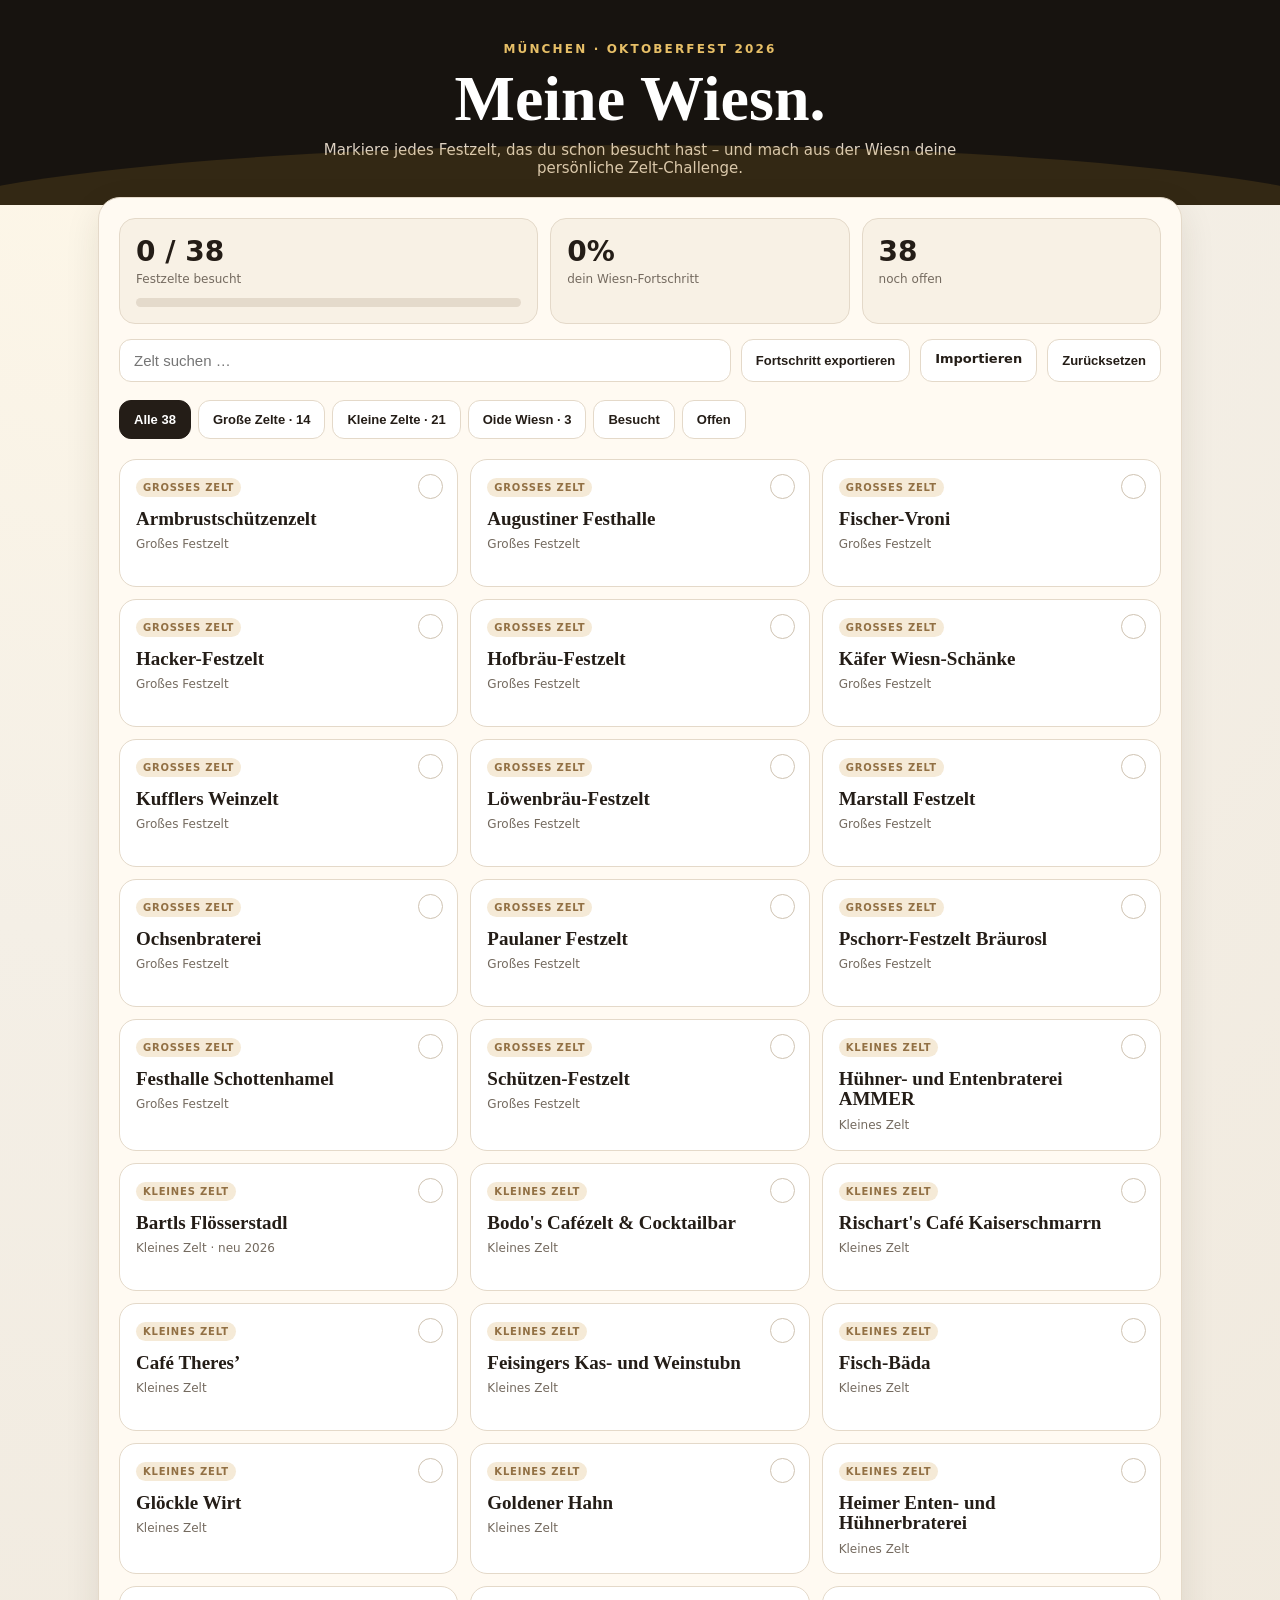
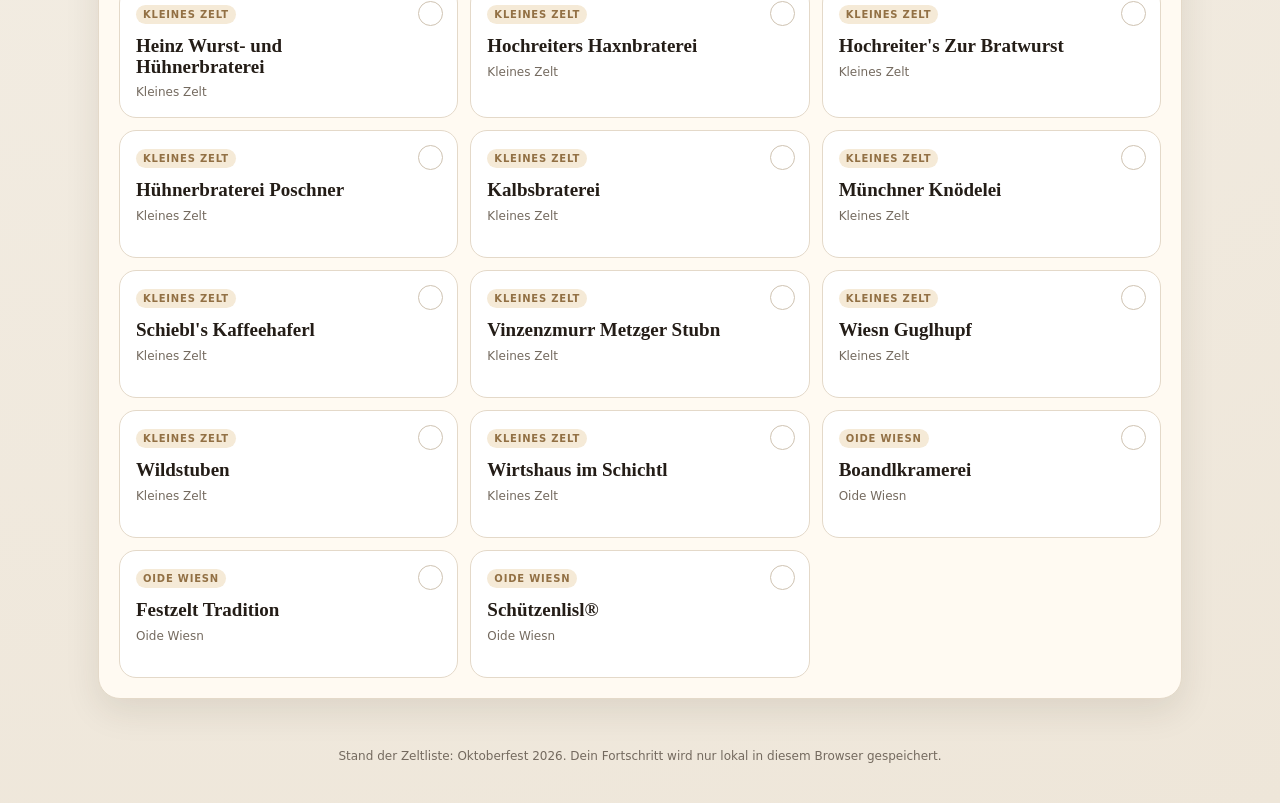
==== index.html @ 8b1dacfd "Create Oktoberfest tent tracker website" ====
<!doctype html>
<html lang="de">
<head>
<meta charset="utf-8">
<meta name="viewport" content="width=device-width, initial-scale=1">
<meta name="theme-color" content="#17130f">
<title>Wiesn Tracker – Meine besuchten Zelte</title>
<style>
:root{--bg:#f4efe6;--paper:#fffaf2;--ink:#241d17;--muted:#746a5f;--gold:#c9942e;--gold2:#e7bf67;--green:#315b3d;--line:#e4d9c9;--shadow:0 12px 35px rgba(50,35,20,.10)}
*{box-sizing:border-box}body{margin:0;background:radial-gradient(circle at 10% 0,#fff8e8 0,#f4efe6 35%,#eee6d9 100%);color:var(--ink);font-family:Inter,ui-sans-serif,system-ui,-apple-system,BlinkMacSystemFont,"Segoe UI",sans-serif}
header{padding:42px 20px 28px;background:#17130f;color:#fff;text-align:center;position:relative;overflow:hidden}
header:after{content:"";position:absolute;inset:auto -10% -70px;height:130px;background:var(--gold);border-radius:50% 50% 0 0/70% 70% 0 0;opacity:.16}
.eyebrow{text-transform:uppercase;letter-spacing:.18em;color:var(--gold2);font-size:12px;font-weight:800}
h1{font-family:Georgia,serif;font-size:clamp(34px,7vw,64px);line-height:.98;margin:12px 0 10px;font-weight:700}
header p{margin:0 auto;max-width:650px;color:#ddd1c2;font-size:15px}
.wrap{max-width:1120px;margin:-8px auto 50px;padding:0 18px;position:relative;z-index:2}
.dashboard{background:var(--paper);border:1px solid var(--line);border-radius:22px;box-shadow:var(--shadow);padding:20px}
.stats{display:grid;grid-template-columns:1.4fr 1fr 1fr;gap:12px;align-items:stretch}
.stat{background:#f8f1e5;border:1px solid var(--line);border-radius:16px;padding:16px}.stat strong{display:block;font-size:28px}.stat span{font-size:12px;color:var(--muted)}
.progress{height:9px;background:#e4dacb;border-radius:99px;overflow:hidden;margin-top:11px}.progress i{display:block;height:100%;width:0;background:linear-gradient(90deg,var(--gold),var(--gold2));border-radius:inherit;transition:width .3s}
.controls{display:flex;gap:10px;flex-wrap:wrap;margin-top:15px}
input[type=search]{flex:1;min-width:210px;border:1px solid var(--line);background:white;border-radius:12px;padding:12px 14px;font-size:15px;outline:none}
button,.file-label{border:1px solid var(--line);background:white;color:var(--ink);border-radius:12px;padding:11px 14px;font-weight:700;cursor:pointer;font-size:13px}
button:hover,.file-label:hover{border-color:#c6a66e;background:#fffaf1}.tabs{display:flex;gap:7px;margin:18px 0 0;overflow:auto;padding-bottom:2px}.tab.active{background:var(--ink);color:#fff;border-color:var(--ink)}
.grid{display:grid;grid-template-columns:repeat(3,1fr);gap:12px;margin-top:18px}
.card{position:relative;background:#fff;border:1px solid var(--line);border-radius:17px;padding:16px;min-height:128px;cursor:pointer;transition:.18s;user-select:none}
.card:hover{transform:translateY(-2px);box-shadow:0 7px 20px rgba(50,35,20,.08)}
.card.visited{background:#eef5ed;border-color:#a9c3ad}.check{position:absolute;right:14px;top:14px;width:25px;height:25px;border-radius:50%;border:1px solid #cfc3b2;display:grid;place-items:center;color:transparent;font-size:15px;font-weight:900}.visited .check{background:var(--green);border-color:var(--green);color:white}
.type{display:inline-block;font-size:10px;font-weight:800;text-transform:uppercase;letter-spacing:.08em;color:#927044;background:#f5ead7;border-radius:99px;padding:4px 7px;margin-bottom:12px}.visited .type{background:#dcebdc;color:#315b3d}
.card h2{font-family:Georgia,serif;font-size:19px;line-height:1.08;margin:0 32px 7px 0}.card p{font-size:12px;color:var(--muted);margin:0;line-height:1.4}
footer{max-width:1120px;margin:0 auto;padding:0 18px 40px;color:var(--muted);font-size:12px;text-align:center}
.empty{text-align:center;padding:45px 20px;color:var(--muted);grid-column:1/-1}
@media(max-width:800px){.grid{grid-template-columns:repeat(2,1fr)}.stats{grid-template-columns:1fr 1fr}.stat:first-child{grid-column:1/-1}}
@media(max-width:520px){header{padding-top:32px}.grid{grid-template-columns:1fr}.wrap{padding:0 12px}.dashboard{padding:14px}.stats{gap:8px}.stat{padding:13px}.stat strong{font-size:23px}}
</style>
</head>
<body>
<header>
  <div class="eyebrow">München · Oktoberfest 2026</div>
  <h1>Meine Wiesn.</h1>
  <p>Markiere jedes Festzelt, das du schon besucht hast – und mach aus der Wiesn deine persönliche Zelt-Challenge.</p>
</header>
<main class="wrap">
<section class="dashboard">
  <div class="stats">
    <div class="stat"><strong id="count">0 / 38</strong><span>Festzelte besucht</span><div class="progress"><i id="bar"></i></div></div>
    <div class="stat"><strong id="percent">0%</strong><span>dein Wiesn-Fortschritt</span></div>
    <div class="stat"><strong id="remaining">38</strong><span>noch offen</span></div>
  </div>
  <div class="controls">
    <input id="search" type="search" placeholder="Zelt suchen …" autocomplete="off">
    <button id="export">Fortschritt exportieren</button>
    <label class="file-label">Importieren <input id="import" type="file" accept="application/json" hidden></label>
    <button id="reset">Zurücksetzen</button>
  </div>
  <div class="tabs" role="tablist">
    <button class="tab active" data-filter="all">Alle 38</button>
    <button class="tab" data-filter="gross">Große Zelte · 14</button>
    <button class="tab" data-filter="klein">Kleine Zelte · 21</button>
    <button class="tab" data-filter="oide">Oide Wiesn · 3</button>
    <button class="tab" data-filter="visited">Besucht</button>
    <button class="tab" data-filter="open">Offen</button>
  </div>
  <div class="grid" id="grid"></div>
</section>
</main>
<footer>Stand der Zeltliste: Oktoberfest 2026. Dein Fortschritt wird nur lokal in diesem Browser gespeichert.</footer>
<script>
const tents = [
["Armbrustschützenzelt","gross","Großes Festzelt"],["Augustiner Festhalle","gross","Großes Festzelt"],["Fischer-Vroni","gross","Großes Festzelt"],["Hacker-Festzelt","gross","Großes Festzelt"],["Hofbräu-Festzelt","gross","Großes Festzelt"],["Käfer Wiesn-Schänke","gross","Großes Festzelt"],["Kufflers Weinzelt","gross","Großes Festzelt"],["Löwenbräu-Festzelt","gross","Großes Festzelt"],["Marstall Festzelt","gross","Großes Festzelt"],["Ochsenbraterei","gross","Großes Festzelt"],["Paulaner Festzelt","gross","Großes Festzelt"],["Pschorr-Festzelt Bräurosl","gross","Großes Festzelt"],["Festhalle Schottenhamel","gross","Großes Festzelt"],["Schützen-Festzelt","gross","Großes Festzelt"],
["Hühner- und Entenbraterei AMMER","klein","Kleines Zelt"],["Bartls Flösserstadl","klein","Kleines Zelt · neu 2026"],["Bodo's Cafézelt & Cocktailbar","klein","Kleines Zelt"],["Rischart's Café Kaiserschmarrn","klein","Kleines Zelt"],["Café Theres’","klein","Kleines Zelt"],["Feisingers Kas- und Weinstubn","klein","Kleines Zelt"],["Fisch-Bäda","klein","Kleines Zelt"],["Glöckle Wirt","klein","Kleines Zelt"],["Goldener Hahn","klein","Kleines Zelt"],["Heimer Enten- und Hühnerbraterei","klein","Kleines Zelt"],["Heinz Wurst- und Hühnerbraterei","klein","Kleines Zelt"],["Hochreiters Haxnbraterei","klein","Kleines Zelt"],["Hochreiter's Zur Bratwurst","klein","Kleines Zelt"],["Hühnerbraterei Poschner","klein","Kleines Zelt"],["Kalbsbraterei","klein","Kleines Zelt"],["Münchner Knödelei","klein","Kleines Zelt"],["Schiebl's Kaffeehaferl","klein","Kleines Zelt"],["Vinzenzmurr Metzger Stubn","klein","Kleines Zelt"],["Wiesn Guglhupf","klein","Kleines Zelt"],["Wildstuben","klein","Kleines Zelt"],["Wirtshaus im Schichtl","klein","Kleines Zelt"],
["Boandlkramerei","oide","Oide Wiesn"],["Festzelt Tradition","oide","Oide Wiesn"],["Schützenlisl®","oide","Oide Wiesn"]
];
const key="wiesn-tracker-2026";
let visited=new Set(JSON.parse(localStorage.getItem(key)||"[]"));
let filter="all";
const $=s=>document.querySelector(s);
function render(){
 const q=$("#search").value.trim().toLowerCase();
 const list=tents.filter(t=>{
   const matchesFilter=filter==="all"||filter===t[1]||(filter==="visited"&&visited.has(t[0]))||(filter==="open"&&!visited.has(t[0]));
   return matchesFilter && t[0].toLowerCase().includes(q);
 });
 $("#grid").innerHTML=list.length?list.map(t=>{
   const v=visited.has(t[0]);
   return '<article class="card '+(v?'visited':'')+'" data-name="'+esc(t[0])+'" tabindex="0" role="button" aria-pressed="'+v+'"><span class="type">'+label(t[1])+'</span><div class="check">✓</div><h2>'+esc(t[0])+'</h2><p>'+esc(t[2])+'</p></article>';
 }).join(""):'<div class="empty">Kein Zelt gefunden.</div>';
 document.querySelectorAll(".card").forEach(c=>{c.onclick=()=>toggle(c.dataset.name);c.onkeydown=e=>{if(e.key==="Enter"||e.key===" "){e.preventDefault();toggle(c.dataset.name)}}});
 updateStats();
}
function label(x){return x==="gross"?"Großes Zelt":x==="klein"?"Kleines Zelt":"Oide Wiesn"}
function esc(s){return s.replace(/[&<>"']/g,m=>({"&":"&amp;","<":"&lt;",">":"&gt;",'"':"&quot;","'":"&#39;"}[m]))}
function toggle(name){visited.has(name)?visited.delete(name):visited.add(name);save();render()}
function save(){localStorage.setItem(key,JSON.stringify([...visited]))}
function updateStats(){const n=visited.size,total=tents.length,p=Math.round(n/total*100);$("#count").textContent=n+" / "+total;$("#percent").textContent=p+"%";$("#remaining").textContent=total-n;$("#bar").style.width=p+"%";document.querySelectorAll(".tab").forEach(b=>b.classList.toggle("active",b.dataset.filter===filter));document.querySelector('.tab[data-filter="all"]').textContent="Alle "+total}
document.querySelectorAll(".tab").forEach(b=>b.onclick=()=>{filter=b.dataset.filter;render()});
$("#search").oninput=render;
$("#reset").onclick=()=>{if(confirm("Wirklich alle Markierungen löschen?")){visited.clear();save();render()}};
$("#export").onclick=()=>{const blob=new Blob([JSON.stringify({version:1,visited:[...visited]},null,2)],{type:"application/json"});const a=document.createElement("a");a.href=URL.createObjectURL(blob);a.download="wiesn-fortschritt.json";a.click();URL.revokeObjectURL(a.href)};
$("#import").onchange=e=>{const f=e.target.files[0];if(!f)return;const r=new FileReader();r.onload=()=>{try{const d=JSON.parse(r.result);if(!Array.isArray(d.visited))throw 0;visited=new Set(d.visited.filter(x=>tents.some(t=>t[0]===x)));save();render()}catch{alert("Die Datei konnte nicht importiert werden.")}};r.readAsText(f);e.target.value=""};
render();
</script>
</body>
</html>
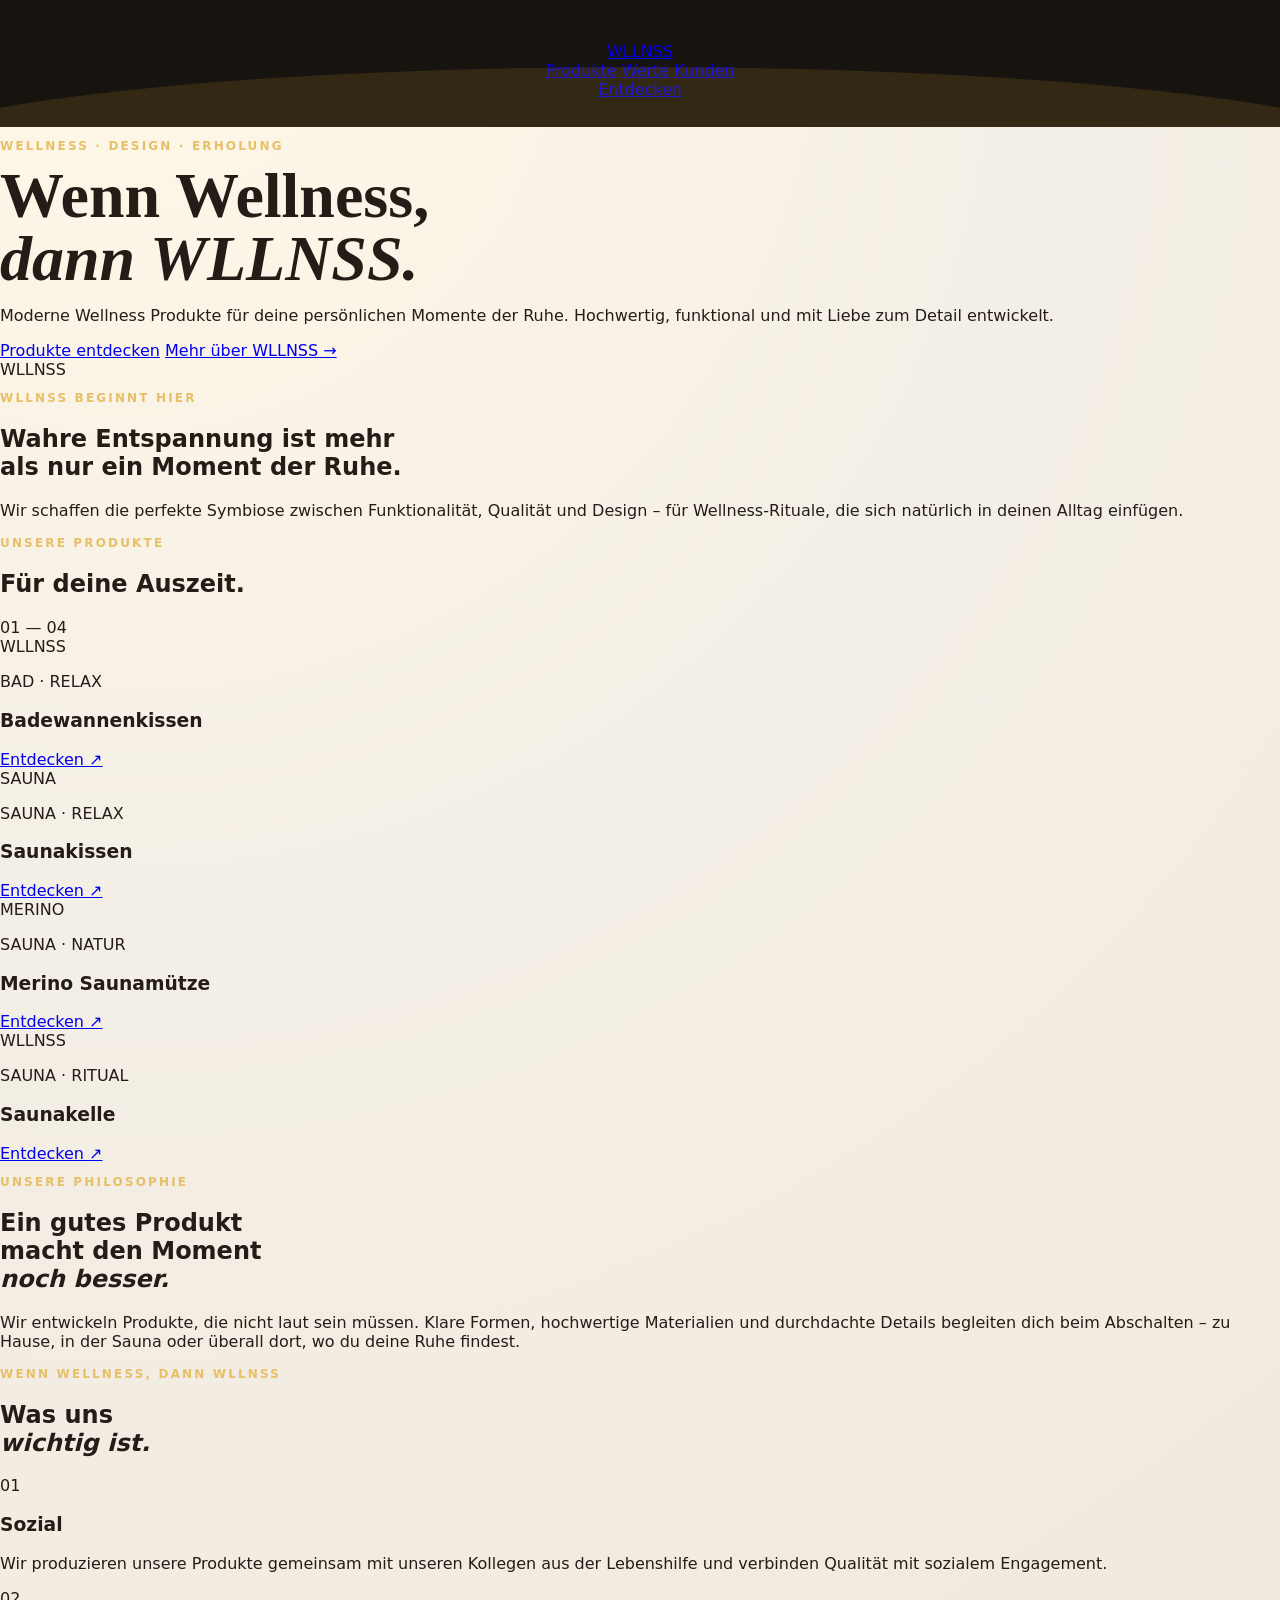
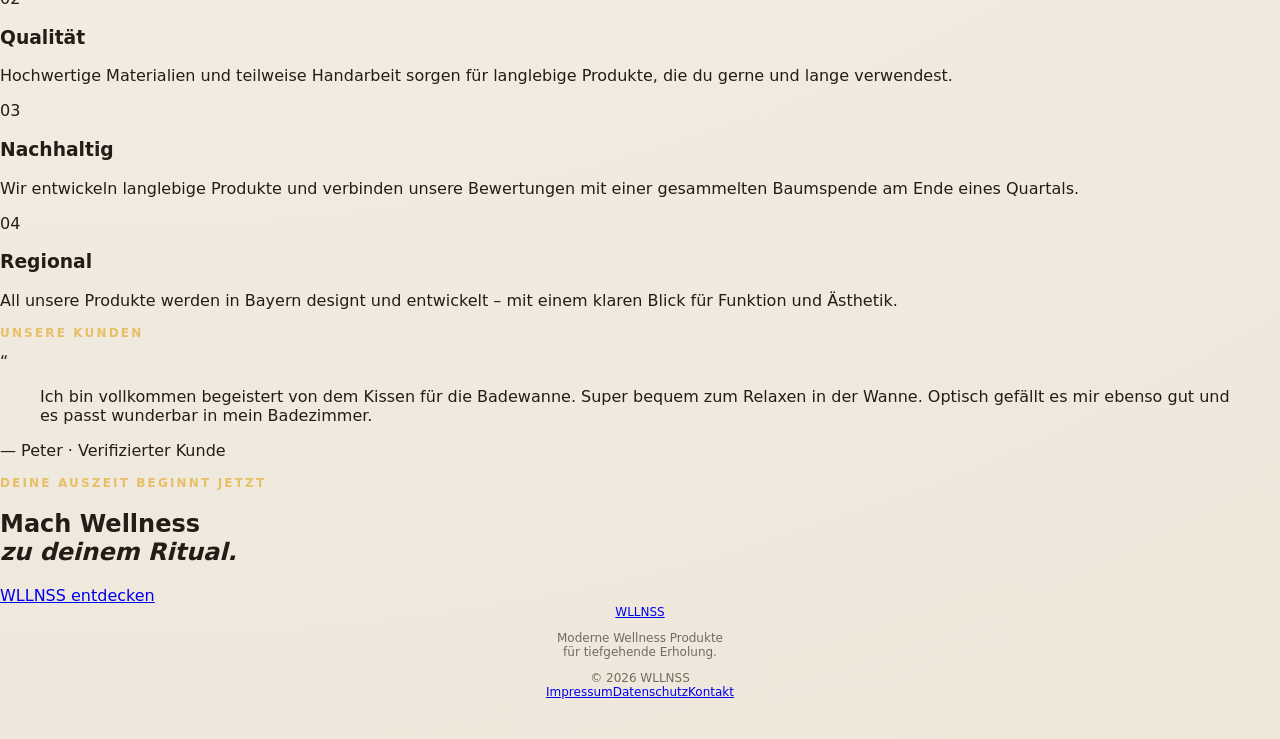
==== commit d155d8f4: "Replace Wiesn tracker with WLLNSS website" ====
--- a/index.html
+++ b/index.html
@@ -2,103 +2,108 @@
 <html lang="de">
 <head>
 <meta charset="utf-8">
-<meta name="viewport" content="width=device-width, initial-scale=1">
-<meta name="theme-color" content="#17130f">
-<title>Wiesn Tracker – Meine besuchten Zelte</title>
-<style>
-:root{--bg:#f4efe6;--paper:#fffaf2;--ink:#241d17;--muted:#746a5f;--gold:#c9942e;--gold2:#e7bf67;--green:#315b3d;--line:#e4d9c9;--shadow:0 12px 35px rgba(50,35,20,.10)}
-*{box-sizing:border-box}body{margin:0;background:radial-gradient(circle at 10% 0,#fff8e8 0,#f4efe6 35%,#eee6d9 100%);color:var(--ink);font-family:Inter,ui-sans-serif,system-ui,-apple-system,BlinkMacSystemFont,"Segoe UI",sans-serif}
-header{padding:42px 20px 28px;background:#17130f;color:#fff;text-align:center;position:relative;overflow:hidden}
-header:after{content:"";position:absolute;inset:auto -10% -70px;height:130px;background:var(--gold);border-radius:50% 50% 0 0/70% 70% 0 0;opacity:.16}
-.eyebrow{text-transform:uppercase;letter-spacing:.18em;color:var(--gold2);font-size:12px;font-weight:800}
-h1{font-family:Georgia,serif;font-size:clamp(34px,7vw,64px);line-height:.98;margin:12px 0 10px;font-weight:700}
-header p{margin:0 auto;max-width:650px;color:#ddd1c2;font-size:15px}
-.wrap{max-width:1120px;margin:-8px auto 50px;padding:0 18px;position:relative;z-index:2}
-.dashboard{background:var(--paper);border:1px solid var(--line);border-radius:22px;box-shadow:var(--shadow);padding:20px}
-.stats{display:grid;grid-template-columns:1.4fr 1fr 1fr;gap:12px;align-items:stretch}
-.stat{background:#f8f1e5;border:1px solid var(--line);border-radius:16px;padding:16px}.stat strong{display:block;font-size:28px}.stat span{font-size:12px;color:var(--muted)}
-.progress{height:9px;background:#e4dacb;border-radius:99px;overflow:hidden;margin-top:11px}.progress i{display:block;height:100%;width:0;background:linear-gradient(90deg,var(--gold),var(--gold2));border-radius:inherit;transition:width .3s}
-.controls{display:flex;gap:10px;flex-wrap:wrap;margin-top:15px}
-input[type=search]{flex:1;min-width:210px;border:1px solid var(--line);background:white;border-radius:12px;padding:12px 14px;font-size:15px;outline:none}
-button,.file-label{border:1px solid var(--line);background:white;color:var(--ink);border-radius:12px;padding:11px 14px;font-weight:700;cursor:pointer;font-size:13px}
-button:hover,.file-label:hover{border-color:#c6a66e;background:#fffaf1}.tabs{display:flex;gap:7px;margin:18px 0 0;overflow:auto;padding-bottom:2px}.tab.active{background:var(--ink);color:#fff;border-color:var(--ink)}
-.grid{display:grid;grid-template-columns:repeat(3,1fr);gap:12px;margin-top:18px}
-.card{position:relative;background:#fff;border:1px solid var(--line);border-radius:17px;padding:16px;min-height:128px;cursor:pointer;transition:.18s;user-select:none}
-.card:hover{transform:translateY(-2px);box-shadow:0 7px 20px rgba(50,35,20,.08)}
-.card.visited{background:#eef5ed;border-color:#a9c3ad}.check{position:absolute;right:14px;top:14px;width:25px;height:25px;border-radius:50%;border:1px solid #cfc3b2;display:grid;place-items:center;color:transparent;font-size:15px;font-weight:900}.visited .check{background:var(--green);border-color:var(--green);color:white}
-.type{display:inline-block;font-size:10px;font-weight:800;text-transform:uppercase;letter-spacing:.08em;color:#927044;background:#f5ead7;border-radius:99px;padding:4px 7px;margin-bottom:12px}.visited .type{background:#dcebdc;color:#315b3d}
-.card h2{font-family:Georgia,serif;font-size:19px;line-height:1.08;margin:0 32px 7px 0}.card p{font-size:12px;color:var(--muted);margin:0;line-height:1.4}
-footer{max-width:1120px;margin:0 auto;padding:0 18px 40px;color:var(--muted);font-size:12px;text-align:center}
-.empty{text-align:center;padding:45px 20px;color:var(--muted);grid-column:1/-1}
-@media(max-width:800px){.grid{grid-template-columns:repeat(2,1fr)}.stats{grid-template-columns:1fr 1fr}.stat:first-child{grid-column:1/-1}}
-@media(max-width:520px){header{padding-top:32px}.grid{grid-template-columns:1fr}.wrap{padding:0 12px}.dashboard{padding:14px}.stats{gap:8px}.stat{padding:13px}.stat strong{font-size:23px}}
-</style>
+<meta name="viewport" content="width=device-width,initial-scale=1">
+<meta name="description" content="WLLNSS – moderne Wellness Produkte für tiefgehende Erholung.">
+<meta name="theme-color" content="#111111">
+<title>WLLNSS – Moderne Wellness</title>
+<link rel="stylesheet" href="style.css">
+<script src="script.js" defer></script>
 </head>
 <body>
-<header>
-  <div class="eyebrow">München · Oktoberfest 2026</div>
-  <h1>Meine Wiesn.</h1>
-  <p>Markiere jedes Festzelt, das du schon besucht hast – und mach aus der Wiesn deine persönliche Zelt-Challenge.</p>
+<header class="site-header">
+  <a class="logo" href="#top" aria-label="WLLNSS Startseite">WLLNSS</a>
+  <nav>
+    <a href="#produkte">Produkte</a>
+    <a href="#werte">Werte</a>
+    <a href="#kunden">Kunden</a>
+  </nav>
+  <a class="header-cta" href="#produkte">Entdecken</a>
 </header>
-<main class="wrap">
-<section class="dashboard">
-  <div class="stats">
-    <div class="stat"><strong id="count">0 / 38</strong><span>Festzelte besucht</span><div class="progress"><i id="bar"></i></div></div>
-    <div class="stat"><strong id="percent">0%</strong><span>dein Wiesn-Fortschritt</span></div>
-    <div class="stat"><strong id="remaining">38</strong><span>noch offen</span></div>
+
+<main id="top">
+<section class="hero">
+  <div class="hero-copy">
+    <p class="eyebrow">WELLNESS · DESIGN · ERHOLUNG</p>
+    <h1>Wenn Wellness,<br><em>dann WLLNSS.</em></h1>
+    <p class="hero-text">Moderne Wellness Produkte für deine persönlichen Momente der Ruhe. Hochwertig, funktional und mit Liebe zum Detail entwickelt.</p>
+    <div class="hero-actions">
+      <a class="button button-dark" href="#produkte">Produkte entdecken</a>
+      <a class="text-link" href="#werte">Mehr über WLLNSS <span>→</span></a>
+    </div>
   </div>
-  <div class="controls">
-    <input id="search" type="search" placeholder="Zelt suchen …" autocomplete="off">
-    <button id="export">Fortschritt exportieren</button>
-    <label class="file-label">Importieren <input id="import" type="file" accept="application/json" hidden></label>
-    <button id="reset">Zurücksetzen</button>
+  <div class="hero-image">
+    <div class="image-card">
+      <div class="water"></div>
+      <div class="mountains"></div>
+      <div class="bath"><span>WLLNSS</span></div>
+    </div>
   </div>
-  <div class="tabs" role="tablist">
-    <button class="tab active" data-filter="all">Alle 38</button>
-    <button class="tab" data-filter="gross">Große Zelte · 14</button>
-    <button class="tab" data-filter="klein">Kleine Zelte · 21</button>
-    <button class="tab" data-filter="oide">Oide Wiesn · 3</button>
-    <button class="tab" data-filter="visited">Besucht</button>
-    <button class="tab" data-filter="open">Offen</button>
+</section>
+
+<section class="intro">
+  <p class="eyebrow">WLLNSS BEGINNT HIER</p>
+  <h2>Wahre Entspannung ist mehr<br class="desktop"> als nur ein Moment der Ruhe.</h2>
+  <p>Wir schaffen die perfekte Symbiose zwischen Funktionalität, Qualität und Design – für Wellness-Rituale, die sich natürlich in deinen Alltag einfügen.</p>
+</section>
+
+<section class="products" id="produkte">
+  <div class="section-heading">
+    <div><p class="eyebrow">UNSERE PRODUKTE</p><h2>Für deine Auszeit.</h2></div>
+    <span>01 — 04</span>
   </div>
-  <div class="grid" id="grid"></div>
+  <div class="product-grid">
+    <article class="product product-large">
+      <div class="product-visual bath-visual"><span>WLLNSS</span></div>
+      <div class="product-info"><p>BAD · RELAX</p><h3>Badewannenkissen</h3><a href="#kontakt">Entdecken <span>↗</span></a></div>
+    </article>
+    <article class="product">
+      <div class="product-visual sauna-visual"><span>SAUNA</span></div>
+      <div class="product-info"><p>SAUNA · RELAX</p><h3>Saunakissen</h3><a href="#kontakt">Entdecken <span>↗</span></a></div>
+    </article>
+    <article class="product">
+      <div class="product-visual merino-visual"><span>MERINO</span></div>
+      <div class="product-info"><p>SAUNA · NATUR</p><h3>Merino Saunamütze</h3><a href="#kontakt">Entdecken <span>↗</span></a></div>
+    </article>
+    <article class="product">
+      <div class="product-visual wood-visual"><span>WLLNSS</span></div>
+      <div class="product-info"><p>SAUNA · RITUAL</p><h3>Saunakelle</h3><a href="#kontakt">Entdecken <span>↗</span></a></div>
+    </article>
+  </div>
+</section>
+
+<section class="manifesto">
+  <div><p class="eyebrow">UNSERE PHILOSOPHIE</p><h2>Ein gutes Produkt<br>macht den Moment<br><em>noch besser.</em></h2></div>
+  <p>Wir entwickeln Produkte, die nicht laut sein müssen. Klare Formen, hochwertige Materialien und durchdachte Details begleiten dich beim Abschalten – zu Hause, in der Sauna oder überall dort, wo du deine Ruhe findest.</p>
+</section>
+
+<section class="values" id="werte">
+  <div class="value-intro"><p class="eyebrow">WENN WELLNESS, DANN WLLNSS</p><h2>Was uns<br><em>wichtig ist.</em></h2></div>
+  <div class="value-list">
+    <article><span>01</span><div><h3>Sozial</h3><p>Wir produzieren unsere Produkte gemeinsam mit unseren Kollegen aus der Lebenshilfe und verbinden Qualität mit sozialem Engagement.</p></div></article>
+    <article><span>02</span><div><h3>Qualität</h3><p>Hochwertige Materialien und teilweise Handarbeit sorgen für langlebige Produkte, die du gerne und lange verwendest.</p></div></article>
+    <article><span>03</span><div><h3>Nachhaltig</h3><p>Wir entwickeln langlebige Produkte und verbinden unsere Bewertungen mit einer gesammelten Baumspende am Ende eines Quartals.</p></div></article>
+    <article><span>04</span><div><h3>Regional</h3><p>All unsere Produkte werden in Bayern designt und entwickelt – mit einem klaren Blick für Funktion und Ästhetik.</p></div></article>
+  </div>
+</section>
+
+<section class="quote-section" id="kunden">
+  <p class="eyebrow">UNSERE KUNDEN</p>
+  <div class="quote-mark">“</div>
+  <blockquote>Ich bin vollkommen begeistert von dem Kissen für die Badewanne. Super bequem zum Relaxen in der Wanne. Optisch gefällt es mir ebenso gut und es passt wunderbar in mein Badezimmer.</blockquote>
+  <p class="quote-author">— Peter · Verifizierter Kunde</p>
+  <div class="dots"><i class="active"></i><i></i><i></i><i></i></div>
+</section>
+
+<section class="cta" id="kontakt">
+  <p class="eyebrow">DEINE AUSZEIT BEGINNT JETZT</p>
+  <h2>Mach Wellness<br><em>zu deinem Ritual.</em></h2>
+  <a class="button button-light" href="#produkte">WLLNSS entdecken</a>
 </section>
 </main>
-<footer>Stand der Zeltliste: Oktoberfest 2026. Dein Fortschritt wird nur lokal in diesem Browser gespeichert.</footer>
-<script>
-const tents = [
-["Armbrustschützenzelt","gross","Großes Festzelt"],["Augustiner Festhalle","gross","Großes Festzelt"],["Fischer-Vroni","gross","Großes Festzelt"],["Hacker-Festzelt","gross","Großes Festzelt"],["Hofbräu-Festzelt","gross","Großes Festzelt"],["Käfer Wiesn-Schänke","gross","Großes Festzelt"],["Kufflers Weinzelt","gross","Großes Festzelt"],["Löwenbräu-Festzelt","gross","Großes Festzelt"],["Marstall Festzelt","gross","Großes Festzelt"],["Ochsenbraterei","gross","Großes Festzelt"],["Paulaner Festzelt","gross","Großes Festzelt"],["Pschorr-Festzelt Bräurosl","gross","Großes Festzelt"],["Festhalle Schottenhamel","gross","Großes Festzelt"],["Schützen-Festzelt","gross","Großes Festzelt"],
-["Hühner- und Entenbraterei AMMER","klein","Kleines Zelt"],["Bartls Flösserstadl","klein","Kleines Zelt · neu 2026"],["Bodo's Cafézelt & Cocktailbar","klein","Kleines Zelt"],["Rischart's Café Kaiserschmarrn","klein","Kleines Zelt"],["Café Theres’","klein","Kleines Zelt"],["Feisingers Kas- und Weinstubn","klein","Kleines Zelt"],["Fisch-Bäda","klein","Kleines Zelt"],["Glöckle Wirt","klein","Kleines Zelt"],["Goldener Hahn","klein","Kleines Zelt"],["Heimer Enten- und Hühnerbraterei","klein","Kleines Zelt"],["Heinz Wurst- und Hühnerbraterei","klein","Kleines Zelt"],["Hochreiters Haxnbraterei","klein","Kleines Zelt"],["Hochreiter's Zur Bratwurst","klein","Kleines Zelt"],["Hühnerbraterei Poschner","klein","Kleines Zelt"],["Kalbsbraterei","klein","Kleines Zelt"],["Münchner Knödelei","klein","Kleines Zelt"],["Schiebl's Kaffeehaferl","klein","Kleines Zelt"],["Vinzenzmurr Metzger Stubn","klein","Kleines Zelt"],["Wiesn Guglhupf","klein","Kleines Zelt"],["Wildstuben","klein","Kleines Zelt"],["Wirtshaus im Schichtl","klein","Kleines Zelt"],
-["Boandlkramerei","oide","Oide Wiesn"],["Festzelt Tradition","oide","Oide Wiesn"],["Schützenlisl®","oide","Oide Wiesn"]
-];
-const key="wiesn-tracker-2026";
-let visited=new Set(JSON.parse(localStorage.getItem(key)||"[]"));
-let filter="all";
-const $=s=>document.querySelector(s);
-function render(){
- const q=$("#search").value.trim().toLowerCase();
- const list=tents.filter(t=>{
-   const matchesFilter=filter==="all"||filter===t[1]||(filter==="visited"&&visited.has(t[0]))||(filter==="open"&&!visited.has(t[0]));
-   return matchesFilter && t[0].toLowerCase().includes(q);
- });
- $("#grid").innerHTML=list.length?list.map(t=>{
-   const v=visited.has(t[0]);
-   return '<article class="card '+(v?'visited':'')+'" data-name="'+esc(t[0])+'" tabindex="0" role="button" aria-pressed="'+v+'"><span class="type">'+label(t[1])+'</span><div class="check">✓</div><h2>'+esc(t[0])+'</h2><p>'+esc(t[2])+'</p></article>';
- }).join(""):'<div class="empty">Kein Zelt gefunden.</div>';
- document.querySelectorAll(".card").forEach(c=>{c.onclick=()=>toggle(c.dataset.name);c.onkeydown=e=>{if(e.key==="Enter"||e.key===" "){e.preventDefault();toggle(c.dataset.name)}}});
- updateStats();
-}
-function label(x){return x==="gross"?"Großes Zelt":x==="klein"?"Kleines Zelt":"Oide Wiesn"}
-function esc(s){return s.replace(/[&<>"']/g,m=>({"&":"&amp;","<":"&lt;",">":"&gt;",'"':"&quot;","'":"&#39;"}[m]))}
-function toggle(name){visited.has(name)?visited.delete(name):visited.add(name);save();render()}
-function save(){localStorage.setItem(key,JSON.stringify([...visited]))}
-function updateStats(){const n=visited.size,total=tents.length,p=Math.round(n/total*100);$("#count").textContent=n+" / "+total;$("#percent").textContent=p+"%";$("#remaining").textContent=total-n;$("#bar").style.width=p+"%";document.querySelectorAll(".tab").forEach(b=>b.classList.toggle("active",b.dataset.filter===filter));document.querySelector('.tab[data-filter="all"]').textContent="Alle "+total}
-document.querySelectorAll(".tab").forEach(b=>b.onclick=()=>{filter=b.dataset.filter;render()});
-$("#search").oninput=render;
-$("#reset").onclick=()=>{if(confirm("Wirklich alle Markierungen löschen?")){visited.clear();save();render()}};
-$("#export").onclick=()=>{const blob=new Blob([JSON.stringify({version:1,visited:[...visited]},null,2)],{type:"application/json"});const a=document.createElement("a");a.href=URL.createObjectURL(blob);a.download="wiesn-fortschritt.json";a.click();URL.revokeObjectURL(a.href)};
-$("#import").onchange=e=>{const f=e.target.files[0];if(!f)return;const r=new FileReader();r.onload=()=>{try{const d=JSON.parse(r.result);if(!Array.isArray(d.visited))throw 0;visited=new Set(d.visited.filter(x=>tents.some(t=>t[0]===x)));save();render()}catch{alert("Die Datei konnte nicht importiert werden.")}};r.readAsText(f);e.target.value=""};
-render();
-</script>
+
+<footer>
+  <div class="footer-top"><a class="logo" href="#top">WLLNSS</a><p>Moderne Wellness Produkte<br>für tiefgehende Erholung.</p></div>
+  <div class="footer-bottom"><span>© 2026 WLLNSS</span><div><a href="#top">Impressum</a><a href="#top">Datenschutz</a><a href="#top">Kontakt</a></div></div>
+</footer>
 </body>
 </html>
--- a/style.css
+++ b/style.css
@@ -0,0 +1,26 @@
+:root{--bg:#f4efe6;--paper:#fffaf2;--ink:#241d17;--muted:#746a5f;--gold:#c9942e;--gold2:#e7bf67;--green:#315b3d;--line:#e4d9c9;--shadow:0 12px 35px rgba(50,35,20,.10)}
+*{box-sizing:border-box}body{margin:0;background:radial-gradient(circle at 10% 0,#fff8e8 0,#f4efe6 35%,#eee6d9 100%);color:var(--ink);font-family:Inter,ui-sans-serif,system-ui,-apple-system,BlinkMacSystemFont,"Segoe UI",sans-serif}
+header{padding:42px 20px 28px;background:#17130f;color:#fff;text-align:center;position:relative;overflow:hidden}
+header:after{content:"";position:absolute;inset:auto -10% -70px;height:130px;background:var(--gold);border-radius:50% 50% 0 0/70% 70% 0 0;opacity:.16}
+.eyebrow{text-transform:uppercase;letter-spacing:.18em;color:var(--gold2);font-size:12px;font-weight:800}
+h1{font-family:Georgia,serif;font-size:clamp(34px,7vw,64px);line-height:.98;margin:12px 0 10px;font-weight:700}
+header p{margin:0 auto;max-width:650px;color:#ddd1c2;font-size:15px}
+.wrap{max-width:1120px;margin:-8px auto 50px;padding:0 18px;position:relative;z-index:2}
+.dashboard{background:var(--paper);border:1px solid var(--line);border-radius:22px;box-shadow:var(--shadow);padding:20px}
+.stats{display:grid;grid-template-columns:1.4fr 1fr 1fr;gap:12px;align-items:stretch}
+.stat{background:#f8f1e5;border:1px solid var(--line);border-radius:16px;padding:16px}.stat strong{display:block;font-size:28px}.stat span{font-size:12px;color:var(--muted)}
+.progress{height:9px;background:#e4dacb;border-radius:99px;overflow:hidden;margin-top:11px}.progress i{display:block;height:100%;width:0;background:linear-gradient(90deg,var(--gold),var(--gold2));border-radius:inherit;transition:width .3s}
+.controls{display:flex;gap:10px;flex-wrap:wrap;margin-top:15px}
+input[type=search]{flex:1;min-width:210px;border:1px solid var(--line);background:white;border-radius:12px;padding:12px 14px;font-size:15px;outline:none}
+button,.file-label{border:1px solid var(--line);background:white;color:var(--ink);border-radius:12px;padding:11px 14px;font-weight:700;cursor:pointer;font-size:13px}
+button:hover,.file-label:hover{border-color:#c6a66e;background:#fffaf1}.tabs{display:flex;gap:7px;margin:18px 0 0;overflow:auto;padding-bottom:2px}.tab.active{background:var(--ink);color:#fff;border-color:var(--ink)}
+.grid{display:grid;grid-template-columns:repeat(3,1fr);gap:12px;margin-top:18px}
+.card{position:relative;background:#fff;border:1px solid var(--line);border-radius:17px;padding:16px;min-height:128px;cursor:pointer;transition:.18s;user-select:none}
+.card:hover{transform:translateY(-2px);box-shadow:0 7px 20px rgba(50,35,20,.08)}
+.card.visited{background:#eef5ed;border-color:#a9c3ad}.check{position:absolute;right:14px;top:14px;width:25px;height:25px;border-radius:50%;border:1px solid #cfc3b2;display:grid;place-items:center;color:transparent;font-size:15px;font-weight:900}.visited .check{background:var(--green);border-color:var(--green);color:white}
+.type{display:inline-block;font-size:10px;font-weight:800;text-transform:uppercase;letter-spacing:.08em;color:#927044;background:#f5ead7;border-radius:99px;padding:4px 7px;margin-bottom:12px}.visited .type{background:#dcebdc;color:#315b3d}
+.card h2{font-family:Georgia,serif;font-size:19px;line-height:1.08;margin:0 32px 7px 0}.card p{font-size:12px;color:var(--muted);margin:0;line-height:1.4}
+footer{max-width:1120px;margin:0 auto;padding:0 18px 40px;color:var(--muted);font-size:12px;text-align:center}
+.empty{text-align:center;padding:45px 20px;color:var(--muted);grid-column:1/-1}
+@media(max-width:800px){.grid{grid-template-columns:repeat(2,1fr)}.stats{grid-template-columns:1fr 1fr}.stat:first-child{grid-column:1/-1}}
+@media(max-width:520px){header{padding-top:32px}.grid{grid-template-columns:1fr}.wrap{padding:0 12px}.dashboard{padding:14px}.stats{gap:8px}.stat{padding:13px}.stat strong{font-size:23px}}
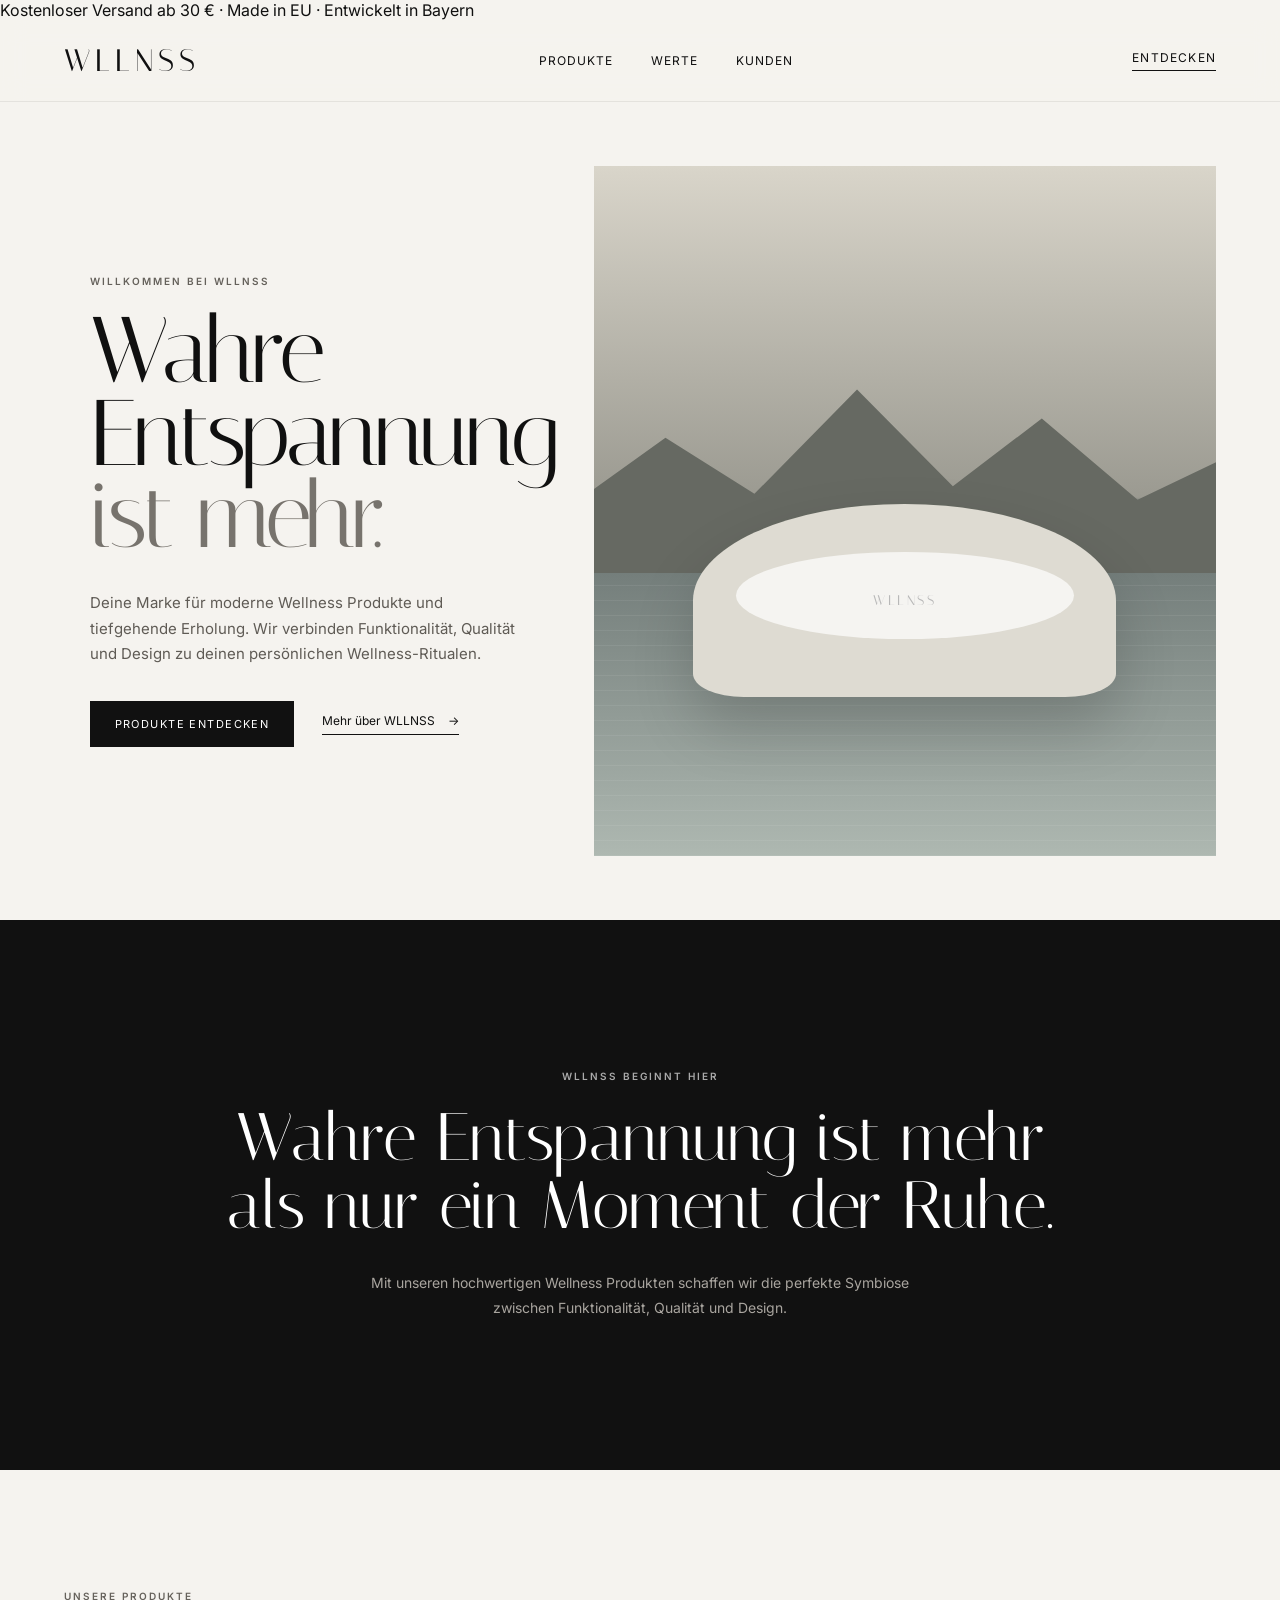
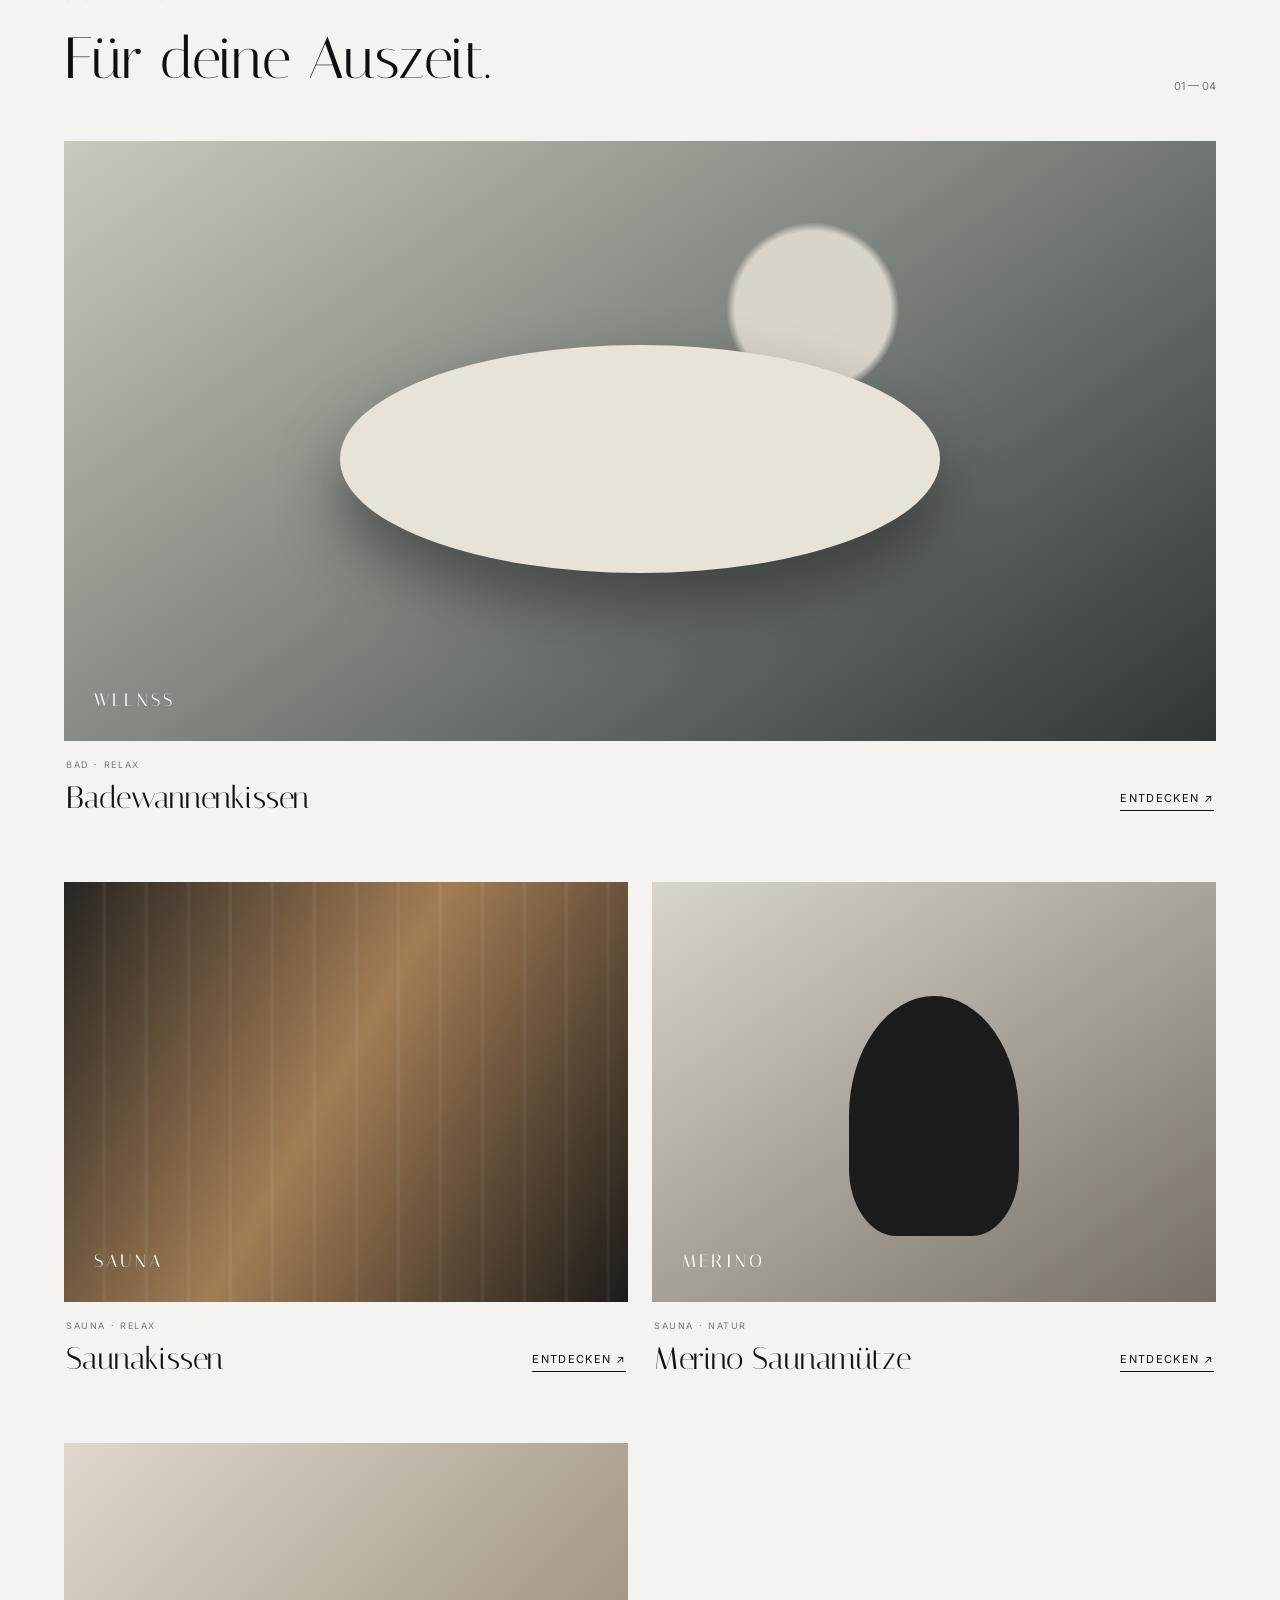
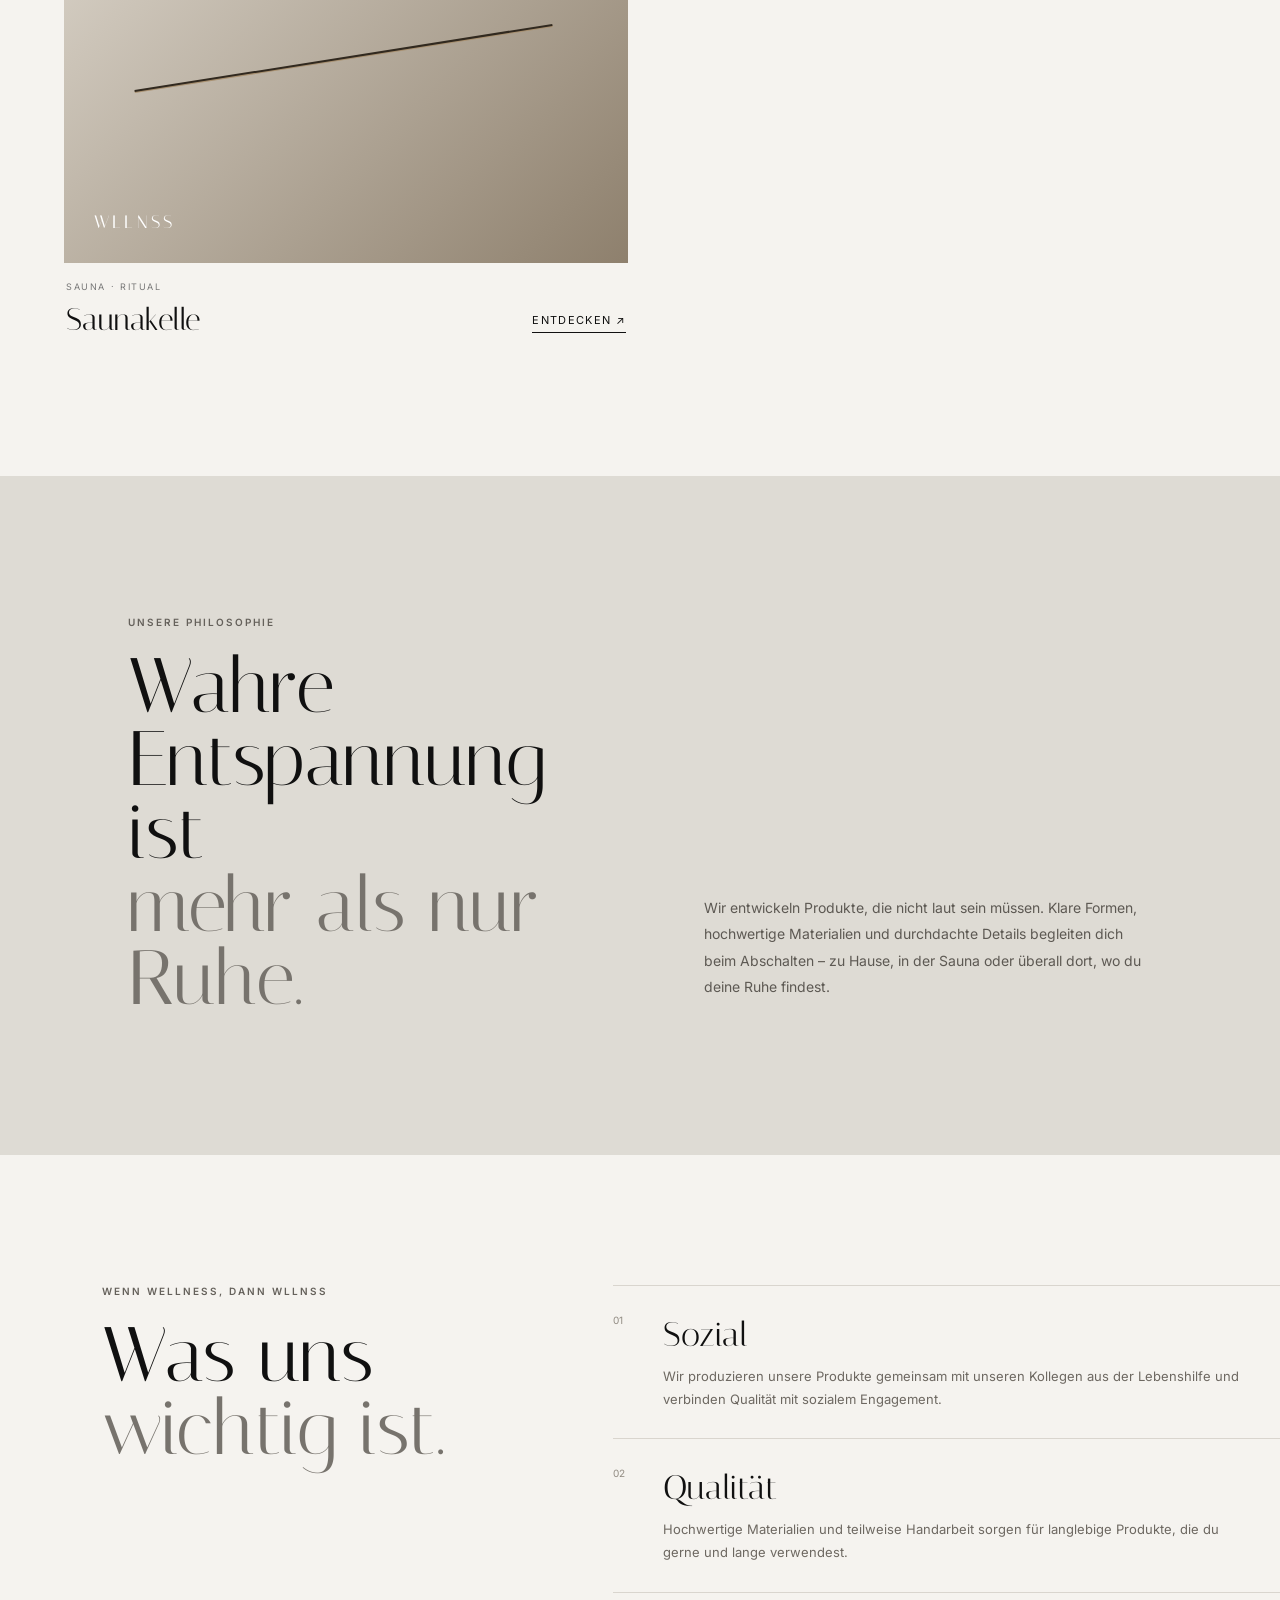
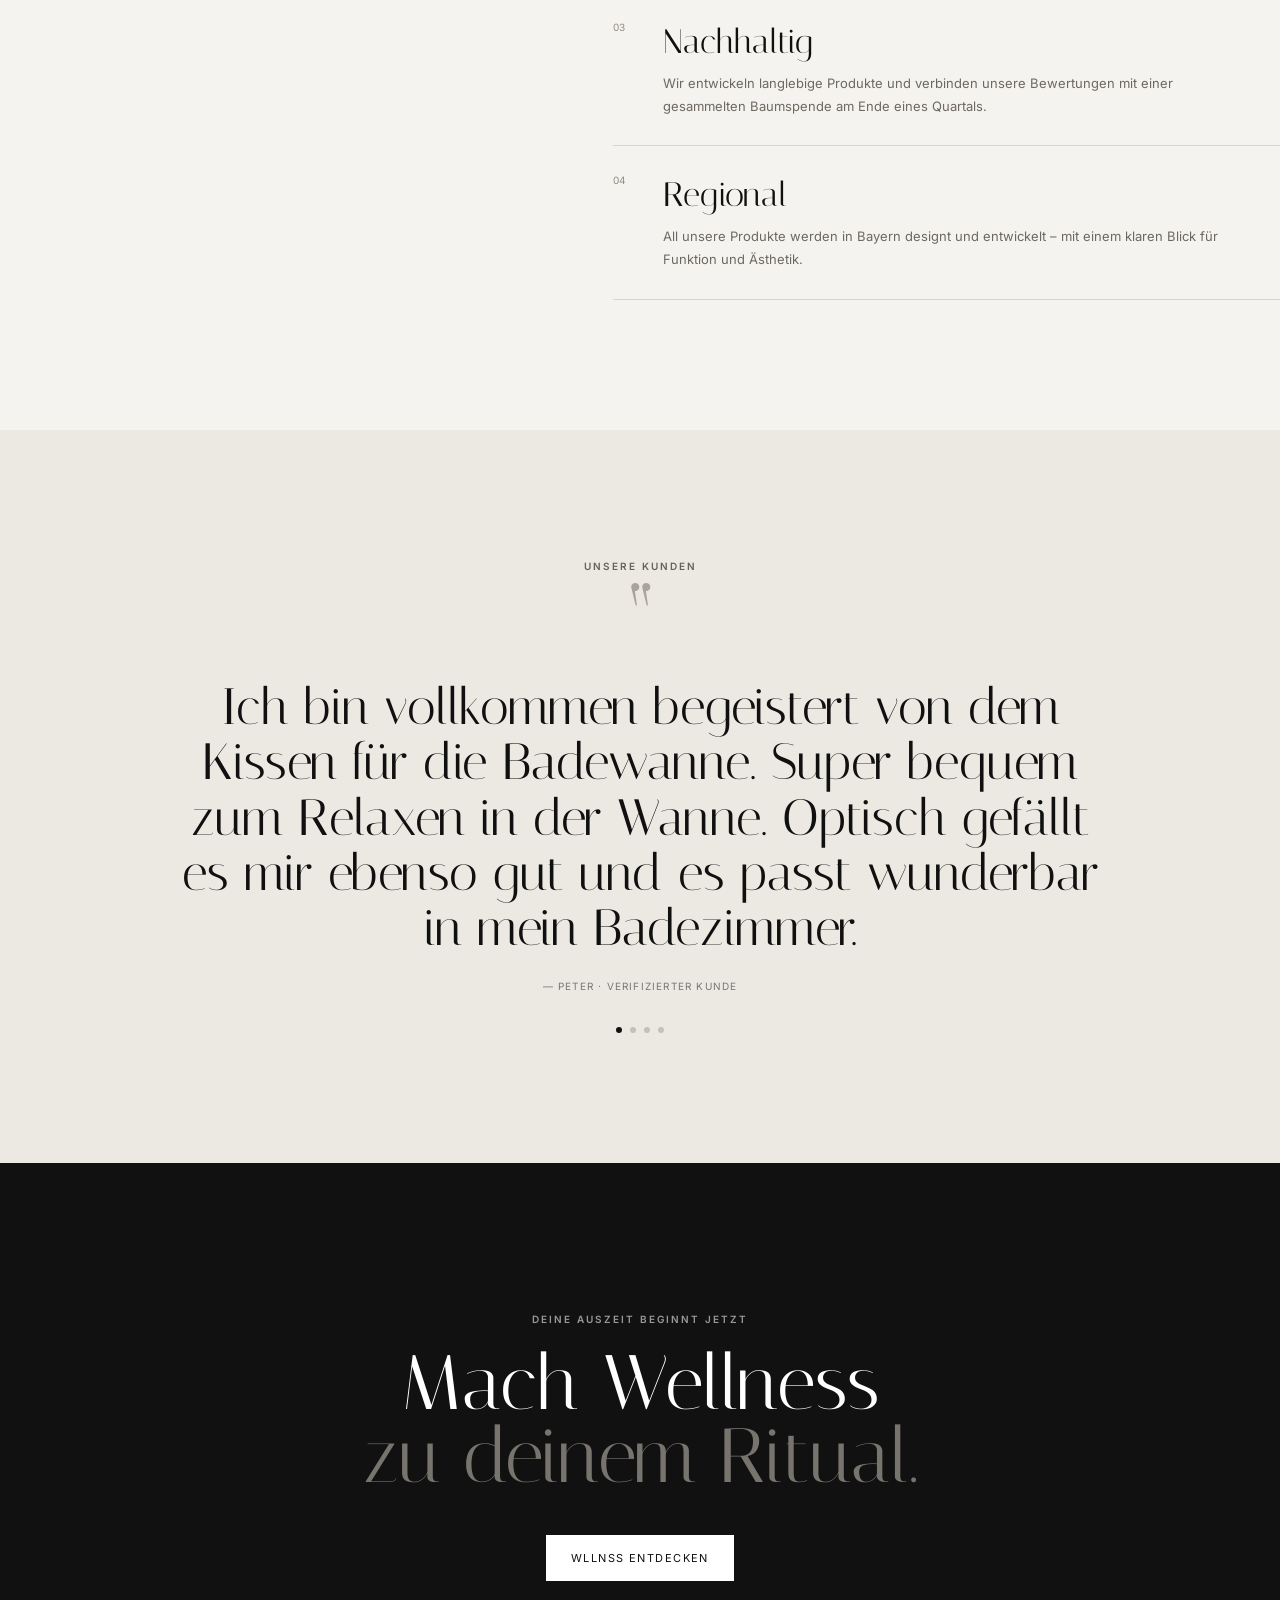
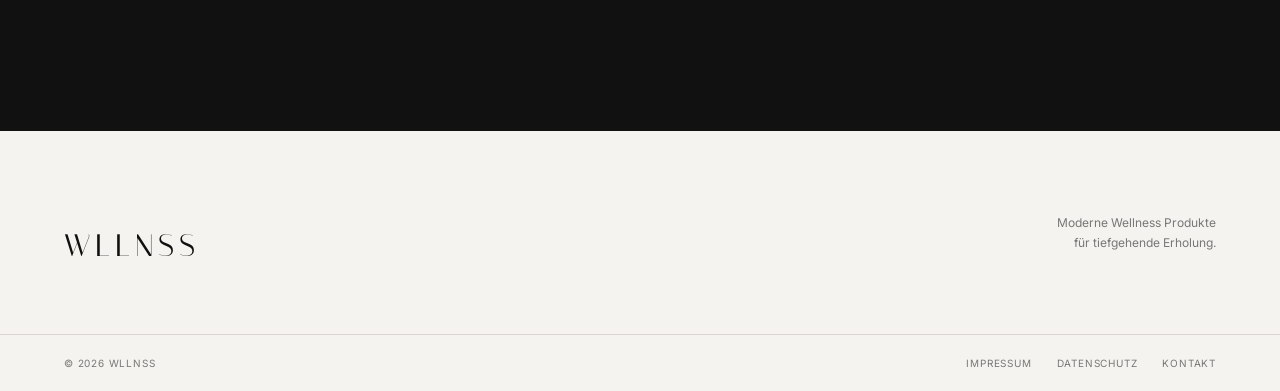
==== commit 2715356d: "Refine WLLNSS website" ====
--- a/index.html
+++ b/index.html
@@ -10,7 +10,7 @@
 <script src="script.js" defer></script>
 </head>
 <body>
-<header class="site-header">
+<div class="announcement">Kostenloser Versand ab 30 € · Made in EU · Entwickelt in Bayern</div><header class="site-header">
   <a class="logo" href="#top" aria-label="WLLNSS Startseite">WLLNSS</a>
   <nav>
     <a href="#produkte">Produkte</a>
@@ -23,9 +23,9 @@
 <main id="top">
 <section class="hero">
   <div class="hero-copy">
-    <p class="eyebrow">WELLNESS · DESIGN · ERHOLUNG</p>
-    <h1>Wenn Wellness,<br><em>dann WLLNSS.</em></h1>
-    <p class="hero-text">Moderne Wellness Produkte für deine persönlichen Momente der Ruhe. Hochwertig, funktional und mit Liebe zum Detail entwickelt.</p>
+    <p class="eyebrow">WILLKOMMEN BEI WLLNSS</p>
+    <h1>Wahre Entspannung<br><em>ist mehr.</em></h1>
+    <p class="hero-text">Deine Marke für moderne Wellness Produkte und tiefgehende Erholung. Wir verbinden Funktionalität, Qualität und Design zu deinen persönlichen Wellness-Ritualen.</p>
     <div class="hero-actions">
       <a class="button button-dark" href="#produkte">Produkte entdecken</a>
       <a class="text-link" href="#werte">Mehr über WLLNSS <span>→</span></a>
@@ -43,7 +43,7 @@
 <section class="intro">
   <p class="eyebrow">WLLNSS BEGINNT HIER</p>
   <h2>Wahre Entspannung ist mehr<br class="desktop"> als nur ein Moment der Ruhe.</h2>
-  <p>Wir schaffen die perfekte Symbiose zwischen Funktionalität, Qualität und Design – für Wellness-Rituale, die sich natürlich in deinen Alltag einfügen.</p>
+  <p>Mit unseren hochwertigen Wellness Produkten schaffen wir die perfekte Symbiose zwischen Funktionalität, Qualität und Design.</p>
 </section>
 
 <section class="products" id="produkte">
@@ -72,7 +72,7 @@
 </section>
 
 <section class="manifesto">
-  <div><p class="eyebrow">UNSERE PHILOSOPHIE</p><h2>Ein gutes Produkt<br>macht den Moment<br><em>noch besser.</em></h2></div>
+  <div><p class="eyebrow">UNSERE PHILOSOPHIE</p><h2>Wahre Entspannung ist<br><em>mehr als nur Ruhe.</em></h2></div>
   <p>Wir entwickeln Produkte, die nicht laut sein müssen. Klare Formen, hochwertige Materialien und durchdachte Details begleiten dich beim Abschalten – zu Hause, in der Sauna oder überall dort, wo du deine Ruhe findest.</p>
 </section>
 
--- a/style.css
+++ b/style.css
@@ -1,26 +1,12 @@
-:root{--bg:#f4efe6;--paper:#fffaf2;--ink:#241d17;--muted:#746a5f;--gold:#c9942e;--gold2:#e7bf67;--green:#315b3d;--line:#e4d9c9;--shadow:0 12px 35px rgba(50,35,20,.10)}
-*{box-sizing:border-box}body{margin:0;background:radial-gradient(circle at 10% 0,#fff8e8 0,#f4efe6 35%,#eee6d9 100%);color:var(--ink);font-family:Inter,ui-sans-serif,system-ui,-apple-system,BlinkMacSystemFont,"Segoe UI",sans-serif}
-header{padding:42px 20px 28px;background:#17130f;color:#fff;text-align:center;position:relative;overflow:hidden}
-header:after{content:"";position:absolute;inset:auto -10% -70px;height:130px;background:var(--gold);border-radius:50% 50% 0 0/70% 70% 0 0;opacity:.16}
-.eyebrow{text-transform:uppercase;letter-spacing:.18em;color:var(--gold2);font-size:12px;font-weight:800}
-h1{font-family:Georgia,serif;font-size:clamp(34px,7vw,64px);line-height:.98;margin:12px 0 10px;font-weight:700}
-header p{margin:0 auto;max-width:650px;color:#ddd1c2;font-size:15px}
-.wrap{max-width:1120px;margin:-8px auto 50px;padding:0 18px;position:relative;z-index:2}
-.dashboard{background:var(--paper);border:1px solid var(--line);border-radius:22px;box-shadow:var(--shadow);padding:20px}
-.stats{display:grid;grid-template-columns:1.4fr 1fr 1fr;gap:12px;align-items:stretch}
-.stat{background:#f8f1e5;border:1px solid var(--line);border-radius:16px;padding:16px}.stat strong{display:block;font-size:28px}.stat span{font-size:12px;color:var(--muted)}
-.progress{height:9px;background:#e4dacb;border-radius:99px;overflow:hidden;margin-top:11px}.progress i{display:block;height:100%;width:0;background:linear-gradient(90deg,var(--gold),var(--gold2));border-radius:inherit;transition:width .3s}
-.controls{display:flex;gap:10px;flex-wrap:wrap;margin-top:15px}
-input[type=search]{flex:1;min-width:210px;border:1px solid var(--line);background:white;border-radius:12px;padding:12px 14px;font-size:15px;outline:none}
-button,.file-label{border:1px solid var(--line);background:white;color:var(--ink);border-radius:12px;padding:11px 14px;font-weight:700;cursor:pointer;font-size:13px}
-button:hover,.file-label:hover{border-color:#c6a66e;background:#fffaf1}.tabs{display:flex;gap:7px;margin:18px 0 0;overflow:auto;padding-bottom:2px}.tab.active{background:var(--ink);color:#fff;border-color:var(--ink)}
-.grid{display:grid;grid-template-columns:repeat(3,1fr);gap:12px;margin-top:18px}
-.card{position:relative;background:#fff;border:1px solid var(--line);border-radius:17px;padding:16px;min-height:128px;cursor:pointer;transition:.18s;user-select:none}
-.card:hover{transform:translateY(-2px);box-shadow:0 7px 20px rgba(50,35,20,.08)}
-.card.visited{background:#eef5ed;border-color:#a9c3ad}.check{position:absolute;right:14px;top:14px;width:25px;height:25px;border-radius:50%;border:1px solid #cfc3b2;display:grid;place-items:center;color:transparent;font-size:15px;font-weight:900}.visited .check{background:var(--green);border-color:var(--green);color:white}
-.type{display:inline-block;font-size:10px;font-weight:800;text-transform:uppercase;letter-spacing:.08em;color:#927044;background:#f5ead7;border-radius:99px;padding:4px 7px;margin-bottom:12px}.visited .type{background:#dcebdc;color:#315b3d}
-.card h2{font-family:Georgia,serif;font-size:19px;line-height:1.08;margin:0 32px 7px 0}.card p{font-size:12px;color:var(--muted);margin:0;line-height:1.4}
-footer{max-width:1120px;margin:0 auto;padding:0 18px 40px;color:var(--muted);font-size:12px;text-align:center}
-.empty{text-align:center;padding:45px 20px;color:var(--muted);grid-column:1/-1}
-@media(max-width:800px){.grid{grid-template-columns:repeat(2,1fr)}.stats{grid-template-columns:1fr 1fr}.stat:first-child{grid-column:1/-1}}
-@media(max-width:520px){header{padding-top:32px}.grid{grid-template-columns:1fr}.wrap{padding:0 12px}.dashboard{padding:14px}.stats{gap:8px}.stat{padding:13px}.stat strong{font-size:23px}}
+@import url('https://fonts.googleapis.com/css2?family=Italiana&family=Inter:wght@300;400;500;600&display=swap');
+:root{--black:#101010;--off:#f5f3ef;--white:#fff;--grey:#77736d;--line:#d9d5ce;--serif:'Italiana',Georgia,serif;--sans:Inter,Arial,sans-serif}
+*{box-sizing:border-box}html{scroll-behavior:smooth}body{margin:0;background:var(--off);color:var(--black);font-family:var(--sans);font-weight:400}a{color:inherit;text-decoration:none}.site-header{height:82px;padding:0 5vw;display:flex;align-items:center;justify-content:space-between;background:rgba(245,243,239,.94);position:sticky;top:0;z-index:20;border-bottom:1px solid rgba(0,0,0,.07);backdrop-filter:blur(12px)}.logo{font-family:var(--serif);font-size:31px;letter-spacing:.16em}.site-header nav{display:flex;gap:38px;font-size:12px;letter-spacing:.08em;text-transform:uppercase}.header-cta{border-bottom:1px solid #111;padding-bottom:5px;font-size:12px;text-transform:uppercase;letter-spacing:.1em}
+.hero{min-height:calc(100vh - 82px);display:grid;grid-template-columns:46% 54%;padding:5vw}.hero-copy{display:flex;flex-direction:column;justify-content:center;padding:5vw 5vw 5vw 2vw}.eyebrow{font-size:10px;letter-spacing:.2em;font-weight:600;margin:0 0 22px;color:#65615b}.hero h1{font-family:var(--serif);font-weight:400;font-size:clamp(58px,7.3vw,112px);line-height:.88;letter-spacing:-.035em;margin:0}.hero h1 em,.manifesto em,.value-intro em,.cta em{font-style:normal;color:#77736d}.hero-text{max-width:470px;line-height:1.7;color:#5f5b55;font-size:15px;margin:34px 0}.hero-actions{display:flex;align-items:center;gap:28px}.button{display:inline-flex;padding:16px 25px;font-size:11px;text-transform:uppercase;letter-spacing:.13em}.button-dark{background:#111;color:#fff}.button-light{background:#fff;color:#111}.text-link{font-size:12px;border-bottom:1px solid #111;padding-bottom:6px}.text-link span{margin-left:10px}.hero-image{min-height:650px;position:relative}.image-card{height:100%;min-height:650px;overflow:hidden;position:relative;background:linear-gradient(180deg,#d9d5ca 0%,#9b9a91 48%,#66706e 49%,#aeb8b1 100%)}.water{position:absolute;inset:48% 0 0;background:repeating-linear-gradient(0deg,rgba(255,255,255,.12) 0 1px,transparent 1px 15px);opacity:.55}.mountains{position:absolute;left:-5%;right:-5%;top:31%;height:28%;background:#666962;clip-path:polygon(0 68%,15% 30%,28% 59%,43% 5%,57% 55%,70% 20%,84% 62%,100% 35%,100% 100%,0 100%);filter:blur(.3px)}.bath{position:absolute;width:68%;height:28%;left:16%;top:49%;background:#dedbd2;border-radius:50% 50% 12% 12%;box-shadow:0 30px 60px rgba(0,0,0,.18);display:flex;align-items:center;justify-content:center;font-family:var(--serif);letter-spacing:.18em;font-size:14px}.bath:after{content:'';position:absolute;left:10%;right:10%;top:25%;height:45%;border-radius:50%;background:rgba(255,255,255,.7)}
+.intro{padding:150px 8vw;text-align:center;background:#111;color:#fff}.intro .eyebrow{color:#aaa}.intro h2{font-family:var(--serif);font-size:clamp(42px,5.2vw,75px);font-weight:400;line-height:1.02;margin:0 auto 30px}.intro>p:last-child{max-width:590px;margin:auto;color:#a9a59f;line-height:1.8;font-size:14px}
+.products{padding:120px 5vw}.section-heading{display:flex;justify-content:space-between;align-items:end;margin-bottom:48px}.section-heading h2{font-family:var(--serif);font-weight:400;font-size:58px;margin:0}.section-heading>span{font-size:11px;color:#777}.product-grid{display:grid;grid-template-columns:repeat(2,1fr);gap:48px 24px}.product-large{grid-column:span 2}.product-visual{height:420px;position:relative;display:flex;align-items:flex-end;padding:30px;overflow:hidden}.product-large .product-visual{height:600px}.product-visual span{position:relative;z-index:2;color:#fff;font-family:var(--serif);letter-spacing:.18em;font-size:18px}.bath-visual{background:radial-gradient(circle at 65% 28%,#d8d4ca 0 9%,transparent 10%),linear-gradient(145deg,#cbc8bd,#6f766f 58%,#303635)}.bath-visual:before{content:'';position:absolute;width:52%;height:38%;left:24%;top:34%;border-radius:50%;background:#e7e3d9;box-shadow:0 35px 60px #2228}.sauna-visual{background:linear-gradient(120deg,#282522,#a27d54 48%,#1d1b19)}.sauna-visual:before{content:'';position:absolute;inset:0;background:repeating-linear-gradient(90deg,transparent 0 38px,rgba(255,255,255,.05) 39px 42px)}.merino-visual{background:linear-gradient(145deg,#dad5cc,#756f68)}.merino-visual:before{content:'';position:absolute;width:170px;height:240px;left:50%;top:50%;transform:translate(-50%,-40%);background:#1b1b1a;border-radius:50% 50% 28% 28%}.wood-visual{background:linear-gradient(135deg,#ded8ce,#8e806d)}.wood-visual:before{content:'';position:absolute;width:75%;height:2px;left:12%;top:51%;background:#31291f;transform:rotate(-9deg);box-shadow:0 1px 0 #a89070}.product-info{padding:18px 2px}.product-info p{font-size:9px;letter-spacing:.18em;color:#777;margin:0 0 9px}.product-info h3{font-family:var(--serif);font-weight:400;font-size:31px;margin:0}.product-info a{float:right;margin-top:-25px;font-size:11px;text-transform:uppercase;letter-spacing:.12em;border-bottom:1px solid #111;padding-bottom:5px}
+.manifesto{display:grid;grid-template-columns:1fr 1fr;gap:10vw;padding:140px 10vw;background:#dedbd4}.manifesto h2,.value-intro h2,.cta h2{font-family:var(--serif);font-size:clamp(48px,6vw,82px);font-weight:400;line-height:.95;margin:0}.manifesto>p{align-self:end;max-width:520px;line-height:1.9;color:#5d5953;font-size:14px}
+.values{padding:130px 8vw;display:grid;grid-template-columns:38% 62%;gap:8vw}.value-list article{display:grid;grid-template-columns:50px 1fr;border-top:1px solid var(--line);padding:28px 0}.value-list article:last-child{border-bottom:1px solid var(--line)}.value-list span{font-size:10px;color:#918b82}.value-list h3{font-family:var(--serif);font-size:34px;font-weight:400;margin:0 0 10px}.value-list p{margin:0;max-width:580px;color:#6d6861;font-size:13px;line-height:1.75}
+.quote-section{text-align:center;background:#ece9e3;padding:130px 8vw}.quote-mark{font-family:var(--serif);font-size:100px;line-height:.6;color:#aaa49b}.quote-section blockquote{font-family:var(--serif);font-size:clamp(30px,4vw,53px);line-height:1.08;max-width:950px;margin:25px auto}.quote-author{font-size:10px;letter-spacing:.12em;text-transform:uppercase;color:#777}.dots{display:flex;justify-content:center;gap:8px;margin-top:35px}.dots i{width:6px;height:6px;border-radius:50%;background:#c5c0b8}.dots .active{background:#111}
+.cta{background:#111;color:#fff;text-align:center;padding:150px 20px}.cta .eyebrow{color:#999}.cta h2{margin-bottom:42px}.footer-top{padding:70px 5vw;display:flex;justify-content:space-between;align-items:end}.footer-top p{font-size:12px;line-height:1.6;color:#777;text-align:right}.footer-bottom{border-top:1px solid var(--line);padding:22px 5vw;display:flex;justify-content:space-between;color:#777;font-size:10px;text-transform:uppercase;letter-spacing:.08em}.footer-bottom div{display:flex;gap:25px}
+@media(max-width:800px){.site-header{height:70px;padding:0 22px}.site-header nav{display:none}.header-cta{display:none}.hero{display:block;padding:0}.hero-copy{padding:70px 24px 60px}.hero-image,.image-card{min-height:500px}.intro{padding:90px 24px}.products{padding:85px 20px}.section-heading h2{font-size:44px}.product-grid{grid-template-columns:1fr;gap:35px}.product-large{grid-column:auto}.product-large .product-visual,.product-visual{height:400px}.manifesto,.values{grid-template-columns:1fr;padding:90px 24px;gap:60px}.quote-section{padding:90px 24px}.footer-top,.footer-bottom{padding-left:22px;padding-right:22px}.footer-bottom{flex-direction:column;gap:18px}.footer-bottom div{gap:15px}.desktop{display:none}}
+@media(max-width:480px){.hero h1{font-size:55px}.hero-actions{align-items:flex-start;flex-direction:column;gap:20px}.product-info h3{font-size:27px}.footer-top{align-items:flex-start;flex-direction:column;gap:25px}.footer-top p{text-align:left}}
